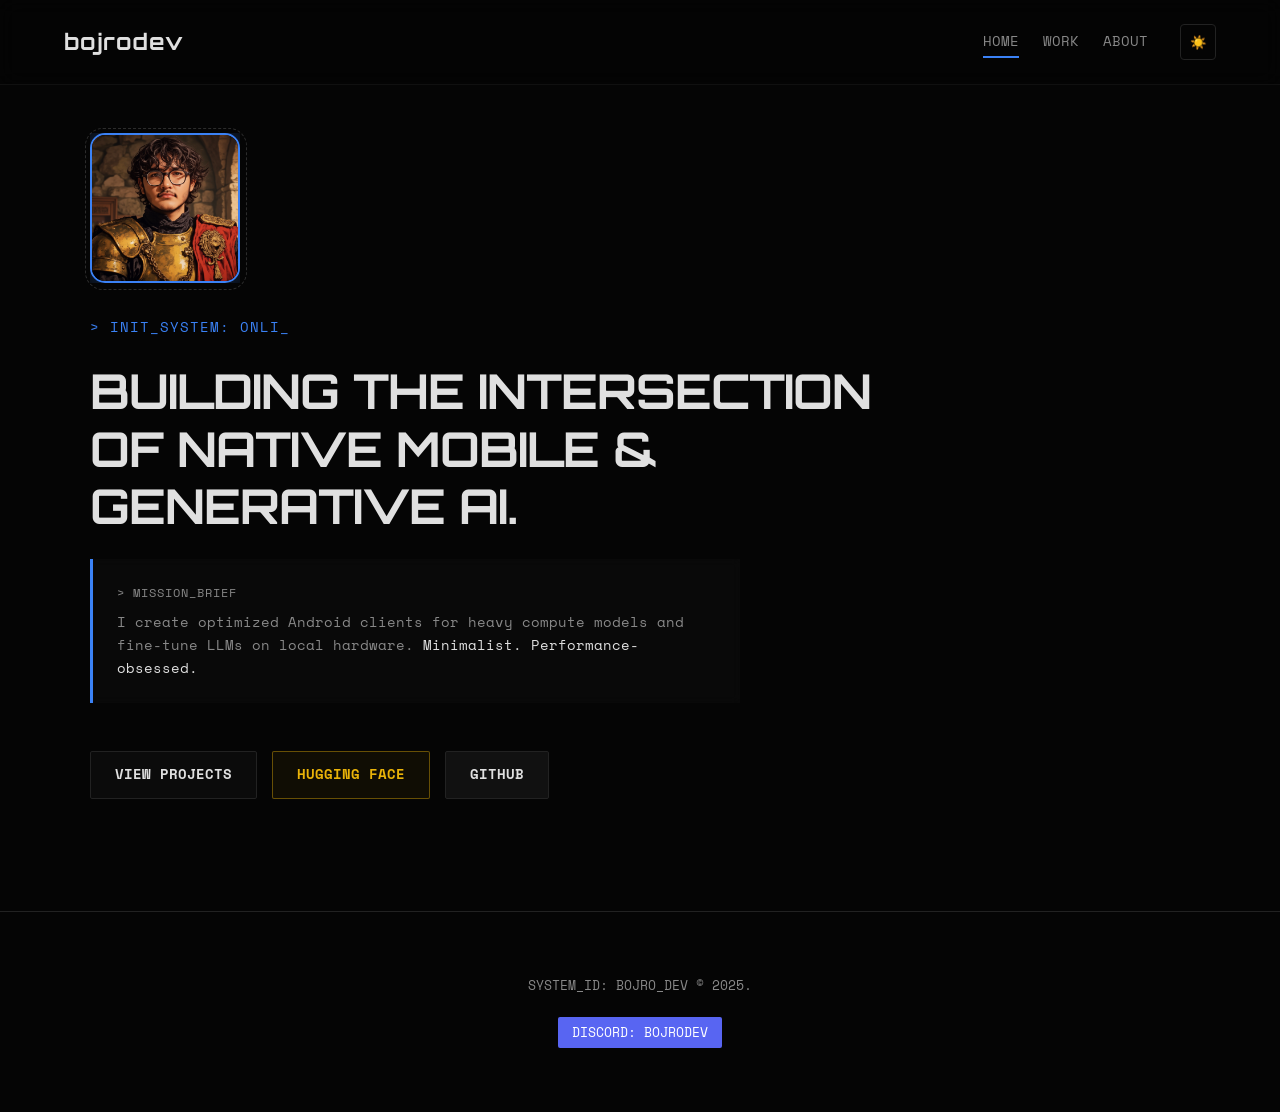
==== index.html @ 7640a0f8 "Add files via upload" ====
<!DOCTYPE html>
<html lang="en">
<head>
    <meta charset="UTF-8">
    <meta name="viewport" content="width=device-width, initial-scale=1.0">
    <meta name="description" content="Bojro Dev - AI Developer & Mobile Engineer.">
    <title>Bojro Dev | AI & Mobile</title>
    <link rel="stylesheet" href="style.css">
</head>
<body>

    <nav>
        <div class="logo">bojrodev</div>
        
        <div class="nav-right">
            <div class="nav-links">
                <a href="index.html" class="active">Home</a>
                <a href="projects.html">Work</a>
                <a href="about.html">About</a>
            </div>
            <button id="theme-toggle-btn" class="theme-toggle" title="Toggle Theme">☀️</button>
        </div>
    </nav>

    <div class="container hero">
        
        <div class="profile-container hidden" style="transition-delay: 100ms;">
            <img src="profilephoto.webp" alt="Bojro Dev" class="profile-img no-drag">
        </div>

        <p class="subtitle typing-cursor" id="typewriter-text"></p>
        
        <h1 class="glitch hidden" style="transition-delay: 200ms;">
            Building the intersection<br>
            of Native Mobile &<br>
            Generative AI.
        </h1>
        
        <div class="terminal-card hidden" style="transition-delay: 400ms;">
            <span class="terminal-header">> MISSION_BRIEF</span>
            <p class="mono" style="color: var(--text-muted);">
                I create optimized Android clients for heavy compute models and fine-tune LLMs on local hardware. <span style="color: var(--text-main);">Minimalist. Performance-obsessed.</span>
            </p>
        </div>

        <div class="btn-group hidden" style="transition-delay: 600ms;">
            <a href="projects.html" class="btn btn-outline">View Projects</a>
            <a href="https://huggingface.co/bojrodev" target="_blank" class="btn btn-glow">Hugging Face</a>
            <a href="https://github.com/bojrodev" target="_blank" class="btn btn-github">GitHub</a>
        </div>
    </div>

    <footer>
        <p>SYSTEM_ID: BOJRO_DEV © 2025.</p>
        <br>
        <button id="discord-btn" onclick="copyDiscord()" class="btn-discord">
            DISCORD: bojrodev
        </button>
    </footer>

    <script src="script.js"></script>
</body>
</html>
---- style.css ----
/* --- IMPORT FONTS --- */
@import url('https://fonts.googleapis.com/css2?family=Orbitron:wght@400;700&family=Space+Mono:ital,wght@0,400;0,700;1,400&display=swap');

:root {
    --bg-color: #050505;
    --card-bg: #0a0a0a;
    --text-main: #e0e0e0;
    --text-muted: #888;
    --accent: #3b82f6;
    --accent-glow: rgba(59, 130, 246, 0.4);
    --border: #222;
    
    --font-header: 'Orbitron', sans-serif;
    --font-mono: 'Space Mono', monospace;
    --font-sans: 'Inter', sans-serif;
}

[data-theme="light"] {
    --bg-color: #f0f0f5;
    --card-bg: #ffffff;
    --text-main: #111;
    --text-muted: #555;
    --accent: #2563eb;
    --accent-glow: rgba(37, 99, 235, 0.2);
    --border: #ccc;
}

* { margin: 0; padding: 0; box-sizing: border-box; }

body {
    background-color: var(--bg-color);
    color: var(--text-main);
    font-family: var(--font-sans);
    line-height: 1.6;
    overflow-x: hidden;
    transition: background-color 0.3s, color 0.3s;
}

/* --- UTILITIES --- */
.no-drag { user-select: none; -webkit-user-drag: none; pointer-events: none; }
.mono { font-family: var(--font-mono); font-size: 0.9rem; }

/* --- NAVIGATION (Responsive Fix) --- */
nav {
    display: flex; justify-content: space-between; padding: 1.5rem 5%;
    align-items: center; flex-wrap: wrap; border-bottom: 1px solid rgba(255,255,255,0.05);
    background: rgba(0,0,0,0.2); backdrop-filter: blur(10px);
    position: sticky; top: 0; z-index: 100;
}
.logo { font-family: var(--font-header); font-weight: 700; font-size: 1.4rem; letter-spacing: 1px; color: var(--text-main); }

.nav-right { display: flex; align-items: center; gap: 2rem; }
.nav-links { display: flex; gap: 1.5rem; }
.nav-links a {
    color: var(--text-muted); text-decoration: none;
    transition: color 0.3s; font-family: var(--font-mono); font-size: 0.85rem; 
    text-transform: uppercase; position: relative; padding: 5px 0;
}
/* Underline Hover Animation */
.nav-links a::before {
    content: ''; position: absolute; bottom: 0; left: 0; width: 0%; height: 2px;
    background: var(--accent); transition: 0.3s;
}
.nav-links a:hover { color: var(--text-main); }
.nav-links a:hover::before, .nav-links a.active::before { width: 100%; }

.theme-toggle {
    background: transparent; border: 1px solid var(--border); color: var(--text-main);
    width: 36px; height: 36px; border-radius: 4px;
    cursor: pointer; display: flex; align-items: center; justify-content: center;
    transition: all 0.2s;
}
.theme-toggle:hover { background: var(--card-bg); border-color: var(--accent); box-shadow: 0 0 10px var(--accent-glow); }

/* --- PROFILE IMAGE --- */
.profile-container { 
    margin-bottom: 2rem; position: relative; width: 150px; height: 150px; 
}
.profile-img {
    width: 100%; height: 100%; 
    border-radius: 15px; 
    object-fit: cover;
    border: 2px solid var(--accent); 
    position: relative; z-index: 2;
    box-shadow: 0 0 25px var(--accent-glow);
    animation: intro-reveal 1.5s ease-out forwards, glitch-idle 5s infinite 1.5s;
}
.profile-container::before {
    content: ''; position: absolute; top: -5px; left: -5px; 
    width: calc(100% + 10px); height: calc(100% + 10px); 
    border-radius: 18px; 
    border: 1px dashed var(--text-muted); opacity: 0.3; z-index: 1;
}
/* Intro Animation (Negative Flash) */
@keyframes intro-reveal {
    0% { filter: invert(1); transform: scale(0.9); clip-path: inset(0 0 0 0); }
    50% { clip-path: inset(10% 0 40% 0); }
    100% { filter: invert(0); transform: scale(1); clip-path: inset(0 0 0 0); }
}
/* Idle Glitch Loop */
@keyframes glitch-idle {
    0%, 95% { transform: translate(0); clip-path: inset(0 0 0 0); }
    96% { transform: translate(-2px, 2px); clip-path: inset(10% 0 85% 0); }
    98% { transform: translate(2px, -2px); clip-path: inset(85% 0 10% 0); }
    100% { transform: translate(0); clip-path: inset(0 0 0 0); }
}

/* --- TYPOGRAPHY & FIXED GLITCH --- */
h1 {
    font-family: var(--font-header); 
    font-size: 3rem; /* Better base size */
    line-height: 1.2; 
    margin-bottom: 1.5rem;
    text-transform: uppercase; 
    letter-spacing: -1px;
    color: var(--text-main);
}
.subtitle { font-family: var(--font-mono); color: var(--accent); margin-bottom: 1.5rem; font-size: 0.9rem; letter-spacing: 1px; }

/* NEW GLITCH: Text Shadow Shift (Safe for multi-line) */
.glitch {
    position: relative;
    animation: glitch-skew 3s cubic-bezier(0.25, 0.46, 0.45, 0.94) infinite both;
}
@keyframes glitch-skew {
    0%, 100% { text-shadow: 0 0 0 transparent; transform: translate(0); }
    92% { text-shadow: 0 0 0 transparent; transform: translate(0); }
    93% { text-shadow: -2px 0 #ff00c1, 2px 0 #00fff9; transform: translate(-1px, 1px); }
    95% { text-shadow: 2px 0 #ff00c1, -2px 0 #00fff9; transform: translate(1px, -1px); }
    96% { text-shadow: 0 0 0 transparent; transform: translate(0); }
}

/* --- TERMINAL BOX --- */
.terminal-card {
    background: rgba(255, 255, 255, 0.02); border-left: 3px solid var(--accent);
    padding: 1.5rem; max-width: 650px; margin-bottom: 2rem; backdrop-filter: blur(5px);
}
.terminal-header {
    font-family: var(--font-mono); font-size: 0.75rem; color: var(--text-muted);
    margin-bottom: 0.5rem; display: block; letter-spacing: 1px;
}

/* --- BUTTONS --- */
.btn-group { display: flex; gap: 15px; flex-wrap: wrap; margin-top: 1rem; }
.btn {
    text-decoration: none; padding: 12px 24px; border-radius: 2px;
    transition: all 0.2s ease; font-family: var(--font-mono); font-size: 0.85rem; font-weight: 700;
    display: inline-flex; align-items: center; justify-content: center; gap: 8px;
    border: 1px solid transparent; text-transform: uppercase;
}
.btn-outline { border-color: var(--border); color: var(--text-main); background: rgba(128,128,128,0.05); }
.btn-outline:hover { border-color: var(--accent); background: rgba(59,130,246,0.1); box-shadow: 0 0 15px var(--accent-glow); transform: translateY(-2px); }

.btn-glow { border-color: rgba(234, 179, 8, 0.4); color: #eab308; background: rgba(234, 179, 8, 0.05); }
.btn-glow:hover { background: rgba(234, 179, 8, 0.15); box-shadow: 0 0 20px rgba(234, 179, 8, 0.2); transform: translateY(-2px); }

.btn-github { border-color: var(--border); color: var(--text-main); background: rgba(255,255,255,0.05); }
.btn-github:hover { background: rgba(255,255,255,0.1); border-color: #fff; box-shadow: 0 0 10px rgba(255,255,255,0.2); transform: translateY(-2px); }

.btn-discord { background-color: #5865F2; color: white; border: none; font-family: var(--font-mono); font-size: 0.8rem; padding: 6px 14px; border-radius: 2px; cursor: pointer; transition: all 0.2s; text-transform: uppercase; }
.btn-discord:hover { background-color: #4752C4; box-shadow: 0 0 15px rgba(88, 101, 242, 0.4); }

/* --- GRID & LAYOUT --- */
.container { max-width: 1100px; margin: 0 auto; padding: 0 20px; }
.hero { min-height: 80vh; display: flex; flex-direction: column; justify-content: center; padding: 3rem 0; }

.grid { 
    display: grid; 
    grid-template-columns: repeat(auto-fit, minmax(280px, 1fr)); /* Better mobile fit */
    gap: 2rem; margin-top: 4rem; 
}
.card {
    background: var(--card-bg); border: 1px solid var(--border);
    padding: 2rem; border-radius: 4px; transition: 0.2s; position: relative; overflow: hidden;
}
.card:hover { transform: translateY(-3px); border-color: var(--accent); box-shadow: 0 10px 30px -10px var(--accent-glow); }
.card h3 { font-family: var(--font-header); margin-bottom: 1rem; color: var(--text-main); letter-spacing: 0.5px; }
.tag {
    display: inline-block; background: transparent; padding: 4px 8px; border-radius: 2px;
    font-family: var(--font-mono); font-size: 0.7rem; margin-right: 5px; color: var(--accent);
    margin-top: auto; border: 1px solid var(--border); text-transform: uppercase;
}

/* --- IDENTITY GRID --- */
.identity-grid { display: grid; grid-template-columns: 1fr 1fr; gap: 2rem; margin-top: 3rem; }
.identity-card { border: 1px solid var(--border); padding: 2rem; background: var(--card-bg); position: relative; }
.identity-header { border-bottom: 1px solid var(--border); padding-bottom: 1rem; margin-bottom: 1.5rem; display: flex; justify-content: space-between; align-items: center; }
.id-badge { font-family: var(--font-mono); font-size: 0.7rem; color: var(--bg-color); background: var(--accent); padding: 2px 6px; font-weight: bold; }
.tech-list li { font-family: var(--font-mono); font-size: 0.9rem; color: var(--text-muted); margin-bottom: 0.5rem; border-left: 2px solid var(--border); padding-left: 10px; }
.tech-list li strong { color: var(--text-main); }

/* --- FOOTER --- */
footer { text-align: center; padding: 4rem 0; color: var(--text-muted); font-size: 0.8rem; border-top: 1px solid var(--border); margin-top: 4rem; font-family: var(--font-mono); }

/* --- ANIMATIONS --- */
.hidden { opacity: 0; transform: translateY(20px); transition: all 0.6s ease; }
.show { opacity: 1; transform: translateY(0); }
.typing-cursor::after { content: '_'; animation: blink 0.8s step-start infinite; color: var(--accent); }
@keyframes blink { 50% { opacity: 0; } }

/* --- MOBILE RESPONSIVENESS (FIXED) --- */
@media (max-width: 768px) {
    nav { flex-direction: column; gap: 1rem; align-items: flex-start; }
    .nav-right { width: 100%; justify-content: space-between; }
    .nav-links { gap: 1rem; font-size: 0.8rem; }
    
    .hero { text-align: left; padding: 2rem 0; }
    h1 { font-size: 2rem; /* Prevent overflow */ }
    
    .identity-grid { grid-template-columns: 1fr; }
    
    .btn-group { flex-direction: column; width: 100%; }
    .btn { width: 100%; }
}
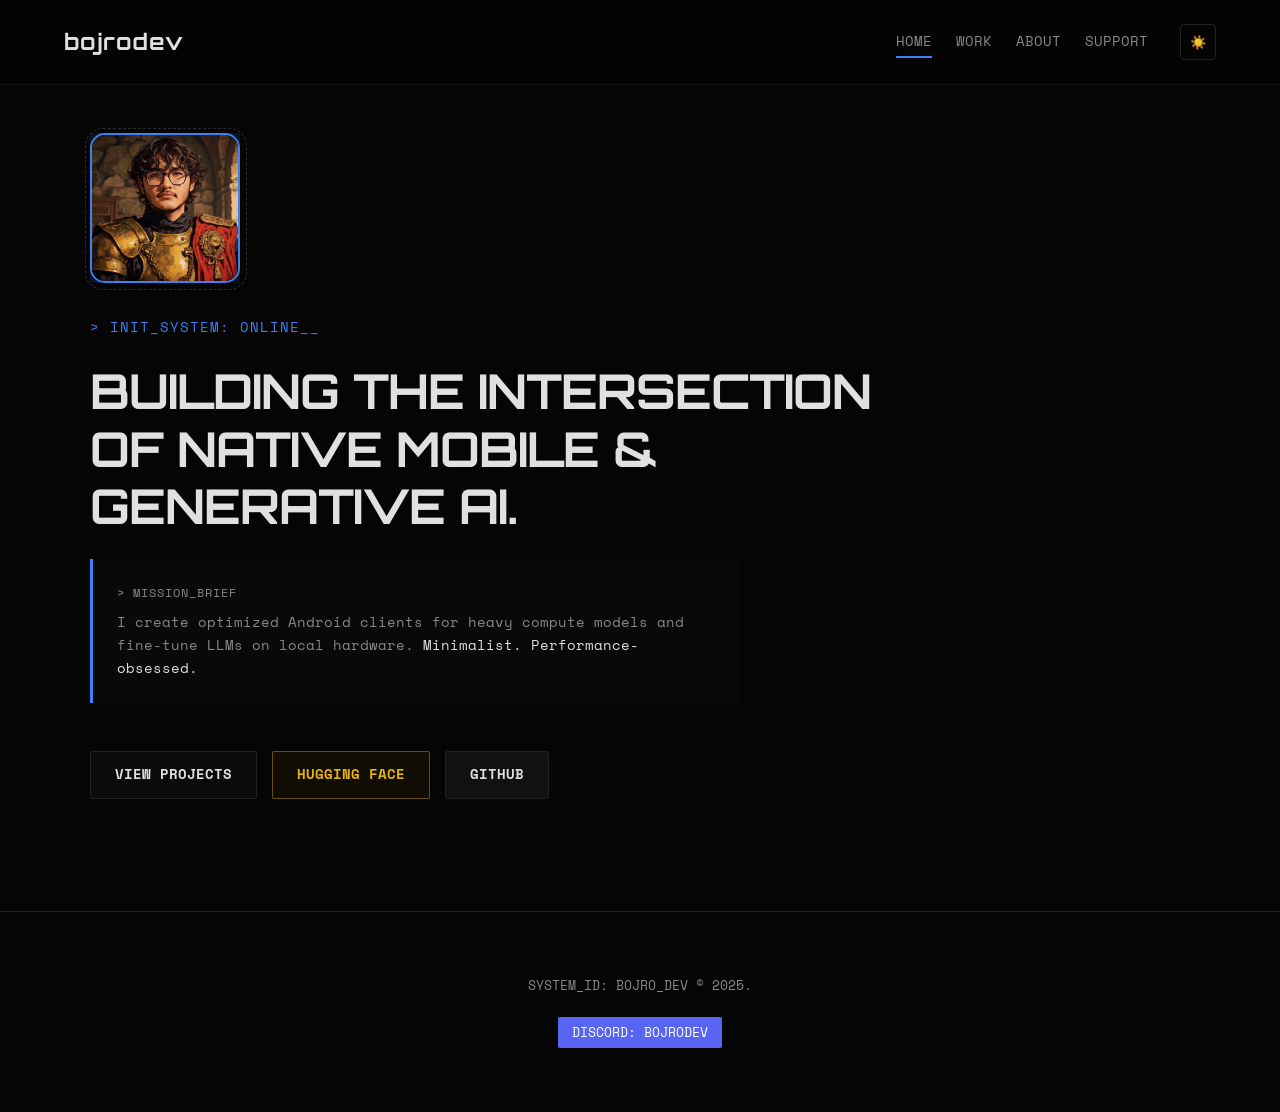
==== commit 6c13a827: "Donations" ====
--- a/index.html
+++ b/index.html
@@ -17,6 +17,7 @@
                 <a href="index.html" class="active">Home</a>
                 <a href="projects.html">Work</a>
                 <a href="about.html">About</a>
+                <a href="donate.html">Support</a>
             </div>
             <button id="theme-toggle-btn" class="theme-toggle" title="Toggle Theme">☀️</button>
         </div>
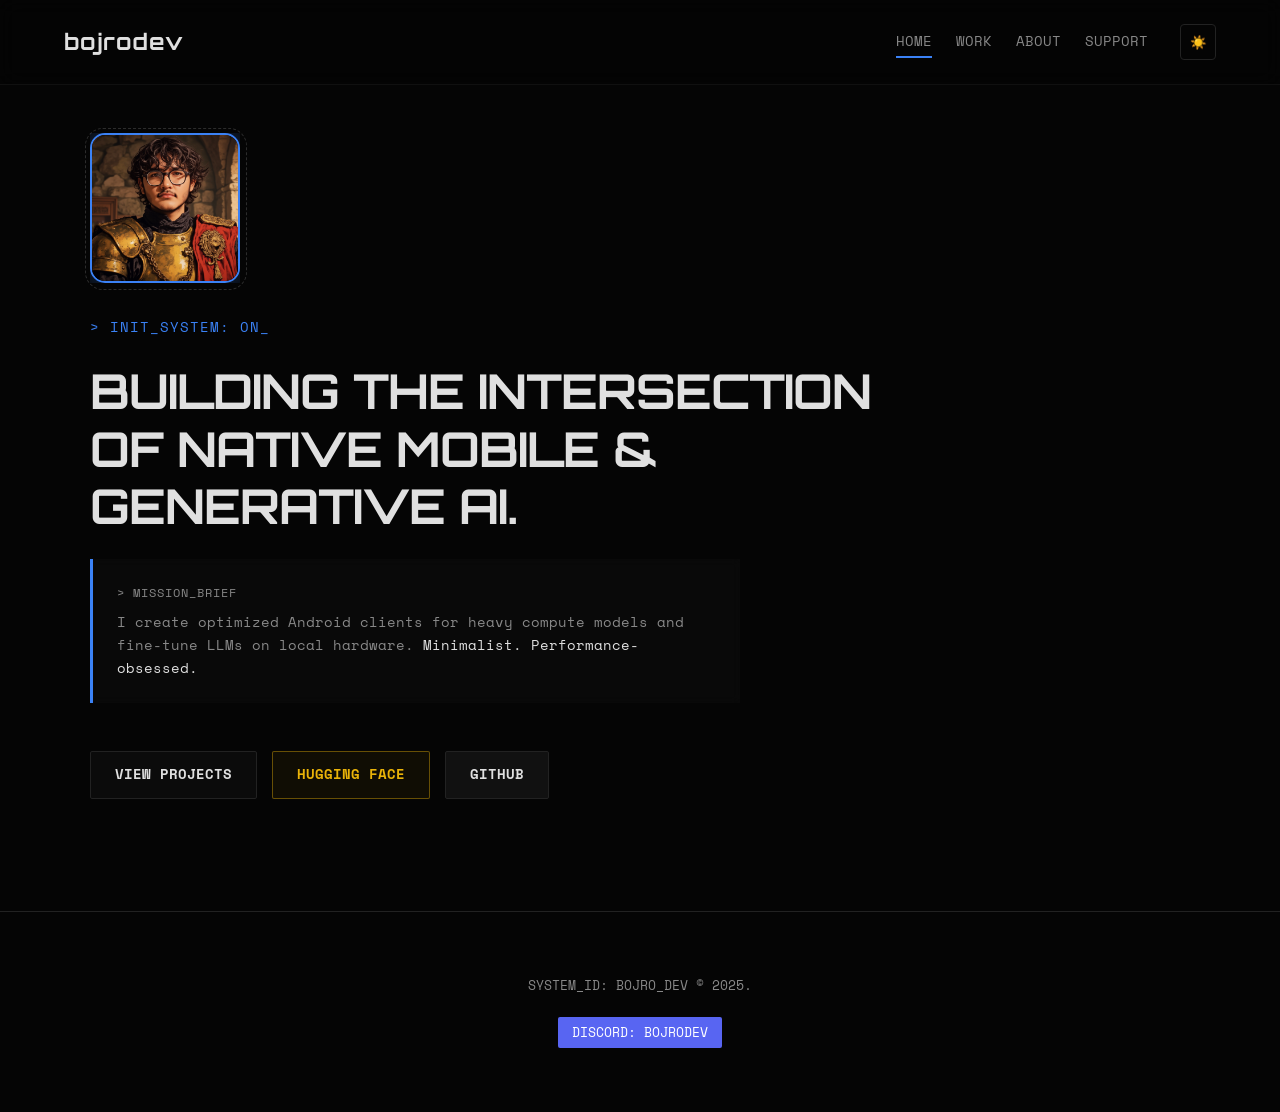
==== commit 3a9bd979: "Update index.html" ====
--- a/index.html
+++ b/index.html
@@ -3,8 +3,9 @@
 <head>
     <meta charset="UTF-8">
     <meta name="viewport" content="width=device-width, initial-scale=1.0">
-    <meta name="description" content="Bojro Dev - AI Developer & Mobile Engineer.">
-    <title>Bojro Dev | AI & Mobile</title>
+    <meta name="google-site-verification" content="AOjN1oOac89Oa-KpfszVWwysz67UPwdcBON0cIAdG-A" />
+    <meta name="description" content="Bojro Dev - Software Developer">
+    <title>Bojro Dev | Software Development</title>
     <link rel="stylesheet" href="style.css">
 </head>
 <body>
@@ -61,4 +62,4 @@
 
     <script src="script.js"></script>
 </body>
-</html>+</html>
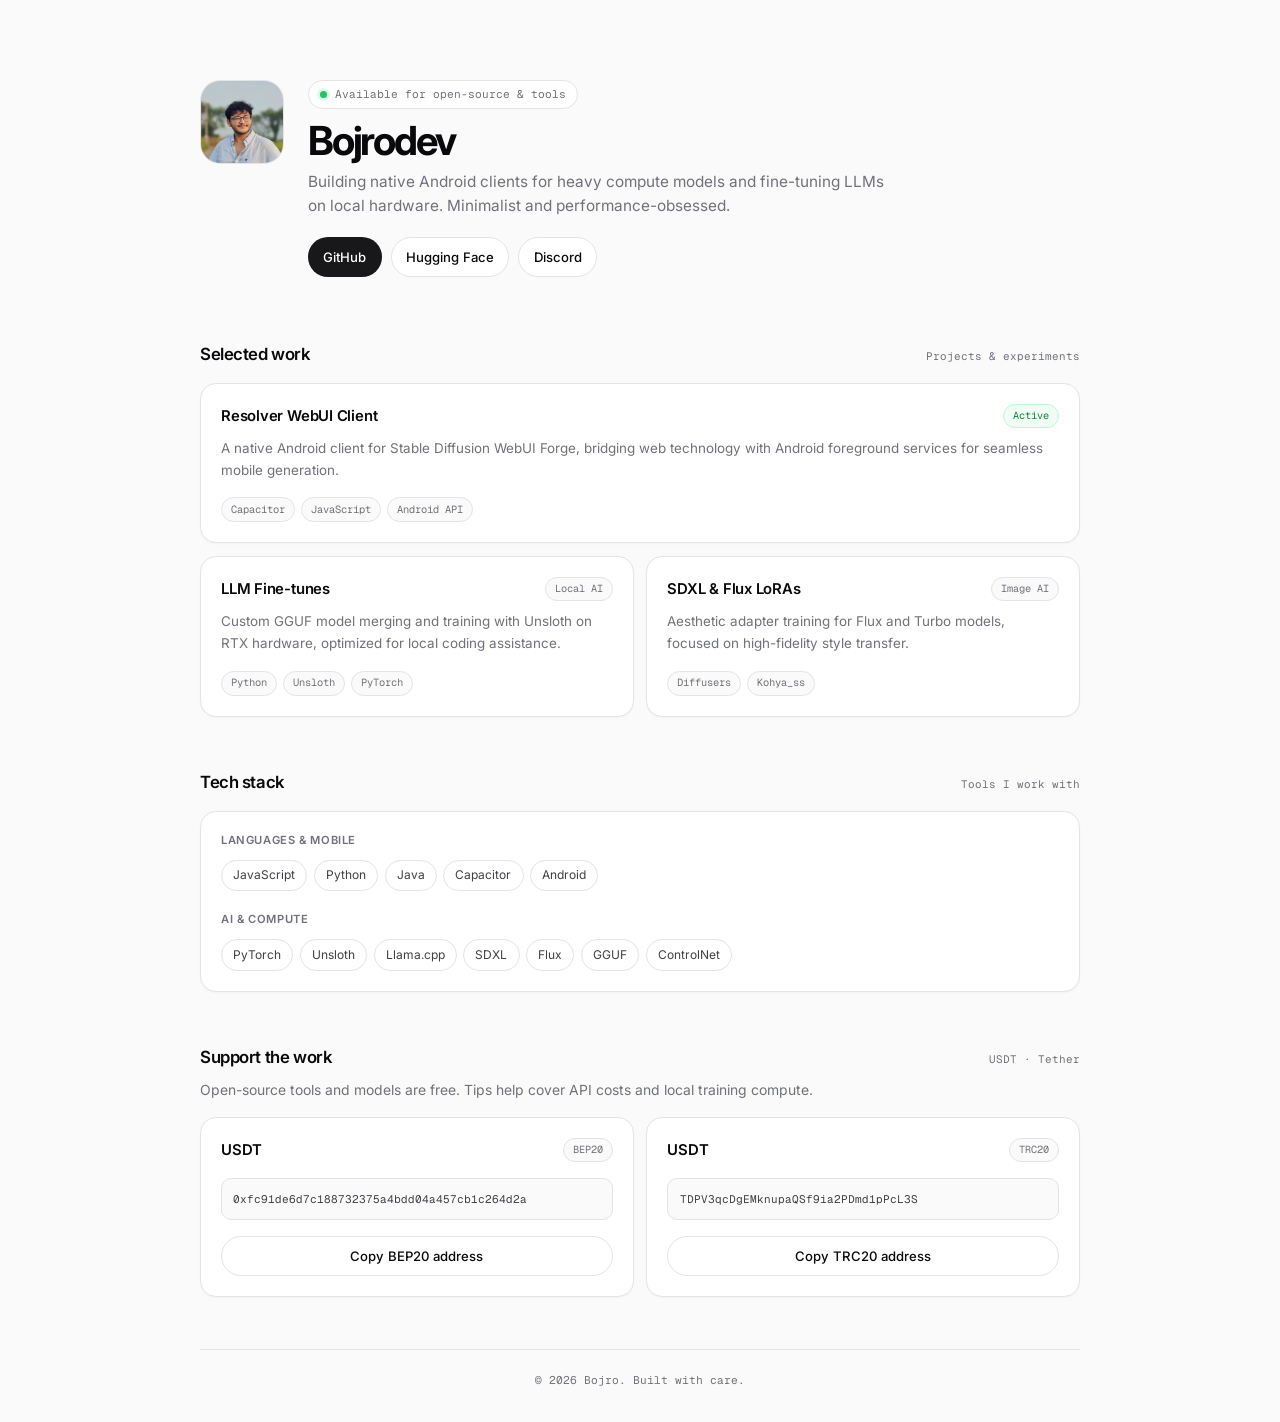
==== commit 1f702388: "revamp" ====
--- a/index.html
+++ b/index.html
@@ -3,62 +3,146 @@
 <head>
     <meta charset="UTF-8">
     <meta name="viewport" content="width=device-width, initial-scale=1.0">
-    <meta name="google-site-verification" content="AOjN1oOac89Oa-KpfszVWwysz67UPwdcBON0cIAdG-A" />
-    <meta name="description" content="Bojro Dev - Software Developer">
-    <title>Bojro Dev | Software Development</title>
+    <meta name="description" content="Building native Android clients for heavy compute models and fine-tuning LLMs on local hardware.">
+    <title>Bojro — Developer & AI Builder</title>
+    <link rel="icon" href="profilephoto.webp" type="image/webp">
+    <link rel="preconnect" href="https://fonts.googleapis.com">
+    <link rel="preconnect" href="https://fonts.gstatic.com" crossorigin>
     <link rel="stylesheet" href="style.css">
+    <meta property="og:type" content="website">
+    <meta property="og:url" content="https://bojrodev.com/">
+    <meta property="og:title" content="Bojro — Developer &amp; AI Builder">
+    <meta property="og:description" content="Building native Android clients for heavy compute models and fine-tuning LLMs on local hardware.">
+    <meta property="og:image" content="https://bojrodev.com/profilephoto.webp">
+    <meta name="twitter:card" content="summary">
+    <meta name="twitter:title" content="Bojro — Developer &amp; AI Builder">
+    <meta name="twitter:description" content="Building native Android clients for heavy compute models and fine-tuning LLMs on local hardware.">
+    <meta name="twitter:image" content="https://bojrodev.com/profilephoto.webp">
 </head>
 <body>
+    <main class="container">
+        <header class="hero-header">
+            <img src="profilephoto.webp" alt="Bojro" class="avatar">
+            <div class="hero-intro">
+                <span class="status-pill"><span class="status-dot" aria-hidden="true"></span> Available for open-source &amp; tools</span>
+                <h1>Bojrodev</h1>
+                <p class="bio">Building native Android clients for heavy compute models and fine-tuning LLMs on local hardware. Minimalist and performance-obsessed.</p>
+                <nav class="social-links" aria-label="Social links">
+                    <a href="https://github.com/bojrodev" target="_blank" rel="noopener noreferrer" class="btn btn-primary">GitHub</a>
+                    <a href="https://huggingface.co/bojrodev" target="_blank" rel="noopener noreferrer" class="btn btn-secondary">Hugging Face</a>
+                    <a href="https://discord.gg/3hq5rt6k" target="_blank" rel="noopener noreferrer" class="btn btn-secondary">Discord</a>
+                </nav>
+            </div>
+        </header>
 
-    <nav>
-        <div class="logo">bojrodev</div>
-        
-        <div class="nav-right">
-            <div class="nav-links">
-                <a href="index.html" class="active">Home</a>
-                <a href="projects.html">Work</a>
-                <a href="about.html">About</a>
-                <a href="donate.html">Support</a>
+        <section class="section" aria-labelledby="work-title">
+            <div class="section-heading">
+                <h2 class="section-title" id="work-title">Selected work</h2>
+                <span class="section-kicker">Projects &amp; experiments</span>
             </div>
-            <button id="theme-toggle-btn" class="theme-toggle" title="Toggle Theme">☀️</button>
-        </div>
-    </nav>
+            <div class="bento-grid">
+                <article class="card bento-main">
+                    <div class="card-header">
+                        <h3>Resolver WebUI Client</h3>
+                        <span class="badge badge-active">Active</span>
+                    </div>
+                    <p>A native Android client for Stable Diffusion WebUI Forge, bridging web technology with Android foreground services for seamless mobile generation.</p>
+                    <div class="tag-row" aria-label="Technologies">
+                        <span class="tag">Capacitor</span>
+                        <span class="tag">JavaScript</span>
+                        <span class="tag">Android API</span>
+                    </div>
+                </article>
 
-    <div class="container hero">
-        
-        <div class="profile-container hidden" style="transition-delay: 100ms;">
-            <img src="profilephoto.webp" alt="Bojro Dev" class="profile-img no-drag">
-        </div>
+                <article class="card">
+                    <div class="card-header">
+                        <h3>LLM Fine-tunes</h3>
+                        <span class="badge">Local AI</span>
+                    </div>
+                    <p>Custom GGUF model merging and training with Unsloth on RTX hardware, optimized for local coding assistance.</p>
+                    <div class="tag-row" aria-label="Technologies">
+                        <span class="tag">Python</span>
+                        <span class="tag">Unsloth</span>
+                        <span class="tag">PyTorch</span>
+                    </div>
+                </article>
 
-        <p class="subtitle typing-cursor" id="typewriter-text"></p>
-        
-        <h1 class="glitch hidden" style="transition-delay: 200ms;">
-            Building the intersection<br>
-            of Native Mobile &<br>
-            Generative AI.
-        </h1>
-        
-        <div class="terminal-card hidden" style="transition-delay: 400ms;">
-            <span class="terminal-header">> MISSION_BRIEF</span>
-            <p class="mono" style="color: var(--text-muted);">
-                I create optimized Android clients for heavy compute models and fine-tune LLMs on local hardware. <span style="color: var(--text-main);">Minimalist. Performance-obsessed.</span>
-            </p>
-        </div>
+                <article class="card">
+                    <div class="card-header">
+                        <h3>SDXL &amp; Flux LoRAs</h3>
+                        <span class="badge">Image AI</span>
+                    </div>
+                    <p>Aesthetic adapter training for Flux and Turbo models, focused on high-fidelity style transfer.</p>
+                    <div class="tag-row" aria-label="Technologies">
+                        <span class="tag">Diffusers</span>
+                        <span class="tag">Kohya_ss</span>
+                    </div>
+                </article>
+            </div>
+        </section>
 
-        <div class="btn-group hidden" style="transition-delay: 600ms;">
-            <a href="projects.html" class="btn btn-outline">View Projects</a>
-            <a href="https://huggingface.co/bojrodev" target="_blank" class="btn btn-glow">Hugging Face</a>
-            <a href="https://github.com/bojrodev" target="_blank" class="btn btn-github">GitHub</a>
-        </div>
-    </div>
+        <section class="section" aria-labelledby="stack-title">
+            <div class="section-heading">
+                <h2 class="section-title" id="stack-title">Tech stack</h2>
+                <span class="section-kicker">Tools I work with</span>
+            </div>
+            <div class="card tech-card">
+                <div class="tech-group">
+                    <h3 class="tech-label">Languages &amp; mobile</h3>
+                    <ul class="chip-list">
+                        <li class="chip">JavaScript</li>
+                        <li class="chip">Python</li>
+                        <li class="chip">Java</li>
+                        <li class="chip">Capacitor</li>
+                        <li class="chip">Android</li>
+                    </ul>
+                </div>
+                <div class="tech-group">
+                    <h3 class="tech-label">AI &amp; compute</h3>
+                    <ul class="chip-list">
+                        <li class="chip">PyTorch</li>
+                        <li class="chip">Unsloth</li>
+                        <li class="chip">Llama.cpp</li>
+                        <li class="chip">SDXL</li>
+                        <li class="chip">Flux</li>
+                        <li class="chip">GGUF</li>
+                        <li class="chip">ControlNet</li>
+                    </ul>
+                </div>
+            </div>
+        </section>
 
-    <footer>
-        <p>SYSTEM_ID: BOJRO_DEV © 2025.</p>
-        <br>
-        <button id="discord-btn" onclick="copyDiscord()" class="btn-discord">
-            DISCORD: bojrodev
-        </button>
-    </footer>
+        <section class="section" aria-labelledby="support-title">
+            <div class="section-heading">
+                <h2 class="section-title" id="support-title">Support the work</h2>
+                <span class="section-kicker">USDT · Tether</span>
+            </div>
+            <p class="section-desc">Open-source tools and models are free. Tips help cover API costs and local training compute.</p>
+            <div class="bento-grid two-col">
+                <article class="card crypto-card">
+                    <div class="card-header">
+                        <h3>USDT</h3>
+                        <span class="badge">BEP20</span>
+                    </div>
+                    <p class="crypto-addr" id="bep20-addr">0xfc91de6d7c188732375a4bdd04a457cb1c264d2a</p>
+                    <button class="btn btn-secondary btn-full" type="button" onclick="copyCryptoAddr('bep20-addr', this)">Copy BEP20 address</button>
+                </article>
+
+                <article class="card crypto-card">
+                    <div class="card-header">
+                        <h3>USDT</h3>
+                        <span class="badge">TRC20</span>
+                    </div>
+                    <p class="crypto-addr" id="trc20-addr">TDPV3qcDgEMknupaQSf9ia2PDmd1pPcL3S</p>
+                    <button class="btn btn-secondary btn-full" type="button" onclick="copyCryptoAddr('trc20-addr', this)">Copy TRC20 address</button>
+                </article>
+            </div>
+        </section>
+
+        <footer>
+            <p>© 2026 Bojro. Built with care.</p>
+        </footer>
+    </main>
 
     <script src="script.js"></script>
 </body>
--- a/style.css
+++ b/style.css
@@ -1,214 +1,379 @@
-/* --- IMPORT FONTS --- */
-@import url('https://fonts.googleapis.com/css2?family=Orbitron:wght@400;700&family=Space+Mono:ital,wght@0,400;0,700;1,400&display=swap');
+@import url('https://fonts.googleapis.com/css2?family=Geist+Mono:wght@400;500;600&family=Inter:wght@400;500;600;700&display=swap');
 
 :root {
-    --bg-color: #050505;
-    --card-bg: #0a0a0a;
-    --text-main: #e0e0e0;
-    --text-muted: #888;
-    --accent: #3b82f6;
-    --accent-glow: rgba(59, 130, 246, 0.4);
-    --border: #222;
-    
-    --font-header: 'Orbitron', sans-serif;
-    --font-mono: 'Space Mono', monospace;
-    --font-sans: 'Inter', sans-serif;
-}
-
-[data-theme="light"] {
-    --bg-color: #f0f0f5;
+    color-scheme: light;
+    --bg: #fafafa;
     --card-bg: #ffffff;
-    --text-main: #111;
-    --text-muted: #555;
-    --accent: #2563eb;
-    --accent-glow: rgba(37, 99, 235, 0.2);
-    --border: #ccc;
-}
-
-* { margin: 0; padding: 0; box-sizing: border-box; }
+    --text-primary: #09090b;
+    --text-secondary: #71717a;
+    --border: #e4e4e7;
+    --border-hover: #a1a1aa;
+    --accent: #18181b;
+    --font-sans: 'Inter', -apple-system, BlinkMacSystemFont, sans-serif;
+    --font-mono: 'Geist Mono', monospace;
+}
+
+* {
+    box-sizing: border-box;
+}
 
 body {
-    background-color: var(--bg-color);
-    color: var(--text-main);
+    margin: 0;
+    background: var(--bg);
+    color: var(--text-primary);
     font-family: var(--font-sans);
-    line-height: 1.6;
-    overflow-x: hidden;
-    transition: background-color 0.3s, color 0.3s;
-}
-
-/* --- UTILITIES --- */
-.no-drag { user-select: none; -webkit-user-drag: none; pointer-events: none; }
-.mono { font-family: var(--font-mono); font-size: 0.9rem; }
-
-/* --- NAVIGATION (Responsive Fix) --- */
-nav {
-    display: flex; justify-content: space-between; padding: 1.5rem 5%;
-    align-items: center; flex-wrap: wrap; border-bottom: 1px solid rgba(255,255,255,0.05);
-    background: rgba(0,0,0,0.2); backdrop-filter: blur(10px);
-    position: sticky; top: 0; z-index: 100;
-}
-.logo { font-family: var(--font-header); font-weight: 700; font-size: 1.4rem; letter-spacing: 1px; color: var(--text-main); }
-
-.nav-right { display: flex; align-items: center; gap: 2rem; }
-.nav-links { display: flex; gap: 1.5rem; }
-.nav-links a {
-    color: var(--text-muted); text-decoration: none;
-    transition: color 0.3s; font-family: var(--font-mono); font-size: 0.85rem; 
-    text-transform: uppercase; position: relative; padding: 5px 0;
-}
-/* Underline Hover Animation */
-.nav-links a::before {
-    content: ''; position: absolute; bottom: 0; left: 0; width: 0%; height: 2px;
-    background: var(--accent); transition: 0.3s;
-}
-.nav-links a:hover { color: var(--text-main); }
-.nav-links a:hover::before, .nav-links a.active::before { width: 100%; }
-
-.theme-toggle {
-    background: transparent; border: 1px solid var(--border); color: var(--text-main);
-    width: 36px; height: 36px; border-radius: 4px;
-    cursor: pointer; display: flex; align-items: center; justify-content: center;
-    transition: all 0.2s;
-}
-.theme-toggle:hover { background: var(--card-bg); border-color: var(--accent); box-shadow: 0 0 10px var(--accent-glow); }
-
-/* --- PROFILE IMAGE --- */
-.profile-container { 
-    margin-bottom: 2rem; position: relative; width: 150px; height: 150px; 
-}
-.profile-img {
-    width: 100%; height: 100%; 
-    border-radius: 15px; 
+    line-height: 1.55;
+    -webkit-font-smoothing: antialiased;
+}
+
+button,
+a {
+    font: inherit;
+}
+
+.container {
+    width: min(100% - 2rem, 880px);
+    margin: 0 auto;
+    padding: 5rem 0 2rem;
+}
+
+.hero-header {
+    display: flex;
+    align-items: flex-start;
+    gap: 1.5rem;
+    margin-bottom: 4rem;
+}
+
+.avatar {
+    width: 84px;
+    height: 84px;
+    flex: 0 0 auto;
+    border: 1px solid var(--border);
+    border-radius: 20px;
     object-fit: cover;
-    border: 2px solid var(--accent); 
-    position: relative; z-index: 2;
-    box-shadow: 0 0 25px var(--accent-glow);
-    animation: intro-reveal 1.5s ease-out forwards, glitch-idle 5s infinite 1.5s;
-}
-.profile-container::before {
-    content: ''; position: absolute; top: -5px; left: -5px; 
-    width: calc(100% + 10px); height: calc(100% + 10px); 
-    border-radius: 18px; 
-    border: 1px dashed var(--text-muted); opacity: 0.3; z-index: 1;
-}
-/* Intro Animation (Negative Flash) */
-@keyframes intro-reveal {
-    0% { filter: invert(1); transform: scale(0.9); clip-path: inset(0 0 0 0); }
-    50% { clip-path: inset(10% 0 40% 0); }
-    100% { filter: invert(0); transform: scale(1); clip-path: inset(0 0 0 0); }
-}
-/* Idle Glitch Loop */
-@keyframes glitch-idle {
-    0%, 95% { transform: translate(0); clip-path: inset(0 0 0 0); }
-    96% { transform: translate(-2px, 2px); clip-path: inset(10% 0 85% 0); }
-    98% { transform: translate(2px, -2px); clip-path: inset(85% 0 10% 0); }
-    100% { transform: translate(0); clip-path: inset(0 0 0 0); }
-}
-
-/* --- TYPOGRAPHY & FIXED GLITCH --- */
-h1 {
-    font-family: var(--font-header); 
-    font-size: 3rem; /* Better base size */
-    line-height: 1.2; 
-    margin-bottom: 1.5rem;
-    text-transform: uppercase; 
-    letter-spacing: -1px;
-    color: var(--text-main);
-}
-.subtitle { font-family: var(--font-mono); color: var(--accent); margin-bottom: 1.5rem; font-size: 0.9rem; letter-spacing: 1px; }
-
-/* NEW GLITCH: Text Shadow Shift (Safe for multi-line) */
-.glitch {
-    position: relative;
-    animation: glitch-skew 3s cubic-bezier(0.25, 0.46, 0.45, 0.94) infinite both;
-}
-@keyframes glitch-skew {
-    0%, 100% { text-shadow: 0 0 0 transparent; transform: translate(0); }
-    92% { text-shadow: 0 0 0 transparent; transform: translate(0); }
-    93% { text-shadow: -2px 0 #ff00c1, 2px 0 #00fff9; transform: translate(-1px, 1px); }
-    95% { text-shadow: 2px 0 #ff00c1, -2px 0 #00fff9; transform: translate(1px, -1px); }
-    96% { text-shadow: 0 0 0 transparent; transform: translate(0); }
-}
-
-/* --- TERMINAL BOX --- */
-.terminal-card {
-    background: rgba(255, 255, 255, 0.02); border-left: 3px solid var(--accent);
-    padding: 1.5rem; max-width: 650px; margin-bottom: 2rem; backdrop-filter: blur(5px);
-}
-.terminal-header {
-    font-family: var(--font-mono); font-size: 0.75rem; color: var(--text-muted);
-    margin-bottom: 0.5rem; display: block; letter-spacing: 1px;
-}
-
-/* --- BUTTONS --- */
-.btn-group { display: flex; gap: 15px; flex-wrap: wrap; margin-top: 1rem; }
+}
+
+.hero-intro {
+    min-width: 0;
+}
+
+.hero-intro h1 {
+    margin: 0.55rem 0 0.4rem;
+    font-size: clamp(2rem, 5vw, 2.5rem);
+    font-weight: 700;
+    letter-spacing: -0.055em;
+    line-height: 1.15;
+}
+
+.bio {
+    max-width: 590px;
+    margin: 0;
+    color: var(--text-secondary);
+    font-size: 0.96rem;
+}
+
+.status-pill,
+.badge,
+.tag,
+.chip {
+    display: inline-flex;
+    align-items: center;
+    border: 1px solid var(--border);
+    border-radius: 999px;
+    background: #fff;
+}
+
+.status-pill {
+    gap: 0.5rem;
+    padding: 0.3rem 0.7rem;
+    color: var(--text-secondary);
+    font-family: var(--font-mono);
+    font-size: 0.7rem;
+}
+
+.status-dot {
+    width: 7px;
+    height: 7px;
+    border-radius: 50%;
+    background: #22c55e;
+    box-shadow: 0 0 0 3px #dcfce7;
+}
+
+.social-links {
+    display: flex;
+    flex-wrap: wrap;
+    gap: 0.55rem;
+    margin-top: 1.2rem;
+}
+
 .btn {
-    text-decoration: none; padding: 12px 24px; border-radius: 2px;
-    transition: all 0.2s ease; font-family: var(--font-mono); font-size: 0.85rem; font-weight: 700;
-    display: inline-flex; align-items: center; justify-content: center; gap: 8px;
-    border: 1px solid transparent; text-transform: uppercase;
-}
-.btn-outline { border-color: var(--border); color: var(--text-main); background: rgba(128,128,128,0.05); }
-.btn-outline:hover { border-color: var(--accent); background: rgba(59,130,246,0.1); box-shadow: 0 0 15px var(--accent-glow); transform: translateY(-2px); }
-
-.btn-glow { border-color: rgba(234, 179, 8, 0.4); color: #eab308; background: rgba(234, 179, 8, 0.05); }
-.btn-glow:hover { background: rgba(234, 179, 8, 0.15); box-shadow: 0 0 20px rgba(234, 179, 8, 0.2); transform: translateY(-2px); }
-
-.btn-github { border-color: var(--border); color: var(--text-main); background: rgba(255,255,255,0.05); }
-.btn-github:hover { background: rgba(255,255,255,0.1); border-color: #fff; box-shadow: 0 0 10px rgba(255,255,255,0.2); transform: translateY(-2px); }
-
-.btn-discord { background-color: #5865F2; color: white; border: none; font-family: var(--font-mono); font-size: 0.8rem; padding: 6px 14px; border-radius: 2px; cursor: pointer; transition: all 0.2s; text-transform: uppercase; }
-.btn-discord:hover { background-color: #4752C4; box-shadow: 0 0 15px rgba(88, 101, 242, 0.4); }
-
-/* --- GRID & LAYOUT --- */
-.container { max-width: 1100px; margin: 0 auto; padding: 0 20px; }
-.hero { min-height: 80vh; display: flex; flex-direction: column; justify-content: center; padding: 3rem 0; }
-
-.grid { 
-    display: grid; 
-    grid-template-columns: repeat(auto-fit, minmax(280px, 1fr)); /* Better mobile fit */
-    gap: 2rem; margin-top: 4rem; 
-}
+    display: inline-flex;
+    min-height: 38px;
+    align-items: center;
+    justify-content: center;
+    padding: 0.55rem 0.9rem;
+    border: 1px solid transparent;
+    border-radius: 999px;
+    cursor: pointer;
+    font-size: 0.82rem;
+    font-weight: 500;
+    text-decoration: none;
+    transition: background-color 150ms ease, border-color 150ms ease, color 150ms ease;
+}
+
+.btn-primary {
+    background: var(--accent);
+    color: #fff;
+}
+
+.btn-primary:hover {
+    background: #3f3f46;
+}
+
+.btn-secondary {
+    border-color: var(--border);
+    background: var(--card-bg);
+    color: var(--text-primary);
+}
+
+.btn-secondary:hover {
+    border-color: var(--border-hover);
+    background: #f4f4f5;
+}
+
+.btn:focus-visible {
+    outline: 3px solid #a1a1aa;
+    outline-offset: 2px;
+}
+
+.btn:active {
+    transform: scale(0.98);
+}
+
+.section {
+    margin-bottom: 3.25rem;
+}
+
+.section-heading {
+    display: flex;
+    align-items: baseline;
+    justify-content: space-between;
+    gap: 1rem;
+    margin-bottom: 1rem;
+}
+
+.section-title {
+    margin: 0;
+    font-size: 1.05rem;
+    font-weight: 600;
+    letter-spacing: -0.025em;
+}
+
+.section-kicker {
+    color: var(--text-secondary);
+    font-family: var(--font-mono);
+    font-size: 0.68rem;
+}
+
+.section-desc {
+    margin: -0.4rem 0 1rem;
+    color: var(--text-secondary);
+    font-size: 0.87rem;
+}
+
+.bento-grid {
+    display: grid;
+    grid-template-columns: repeat(2, minmax(0, 1fr));
+    gap: 0.8rem;
+}
+
+.bento-main {
+    grid-column: 1 / -1;
+}
+
 .card {
-    background: var(--card-bg); border: 1px solid var(--border);
-    padding: 2rem; border-radius: 4px; transition: 0.2s; position: relative; overflow: hidden;
-}
-.card:hover { transform: translateY(-3px); border-color: var(--accent); box-shadow: 0 10px 30px -10px var(--accent-glow); }
-.card h3 { font-family: var(--font-header); margin-bottom: 1rem; color: var(--text-main); letter-spacing: 0.5px; }
+    min-width: 0;
+    padding: 1.25rem;
+    border: 1px solid var(--border);
+    border-radius: 16px;
+    background: var(--card-bg);
+    box-shadow: 0 1px 2px rgb(9 9 11 / 3%);
+    transition: border-color 150ms ease, transform 150ms ease;
+}
+
+.card:hover {
+    transform: translateY(-2px);
+    border-color: var(--border-hover);
+}
+
+.card-header {
+    display: flex;
+    align-items: center;
+    justify-content: space-between;
+    gap: 0.75rem;
+    margin-bottom: 0.55rem;
+}
+
+.card h3 {
+    margin: 0;
+    font-size: 0.93rem;
+    font-weight: 600;
+    letter-spacing: -0.015em;
+}
+
+.card p {
+    margin: 0;
+    color: var(--text-secondary);
+    font-size: 0.84rem;
+    line-height: 1.65;
+}
+
+.badge {
+    flex: 0 0 auto;
+    padding: 0.2rem 0.55rem;
+    background: #fafafa;
+    color: var(--text-secondary);
+    font-family: var(--font-mono);
+    font-size: 0.64rem;
+}
+
+.badge-active {
+    border-color: #bbf7d0;
+    background: #f0fdf4;
+    color: #15803d;
+}
+
+.tag-row,
+.chip-list {
+    display: flex;
+    flex-wrap: wrap;
+    gap: 0.4rem;
+}
+
+.tag-row {
+    margin-top: 1rem;
+}
+
 .tag {
-    display: inline-block; background: transparent; padding: 4px 8px; border-radius: 2px;
-    font-family: var(--font-mono); font-size: 0.7rem; margin-right: 5px; color: var(--accent);
-    margin-top: auto; border: 1px solid var(--border); text-transform: uppercase;
-}
-
-/* --- IDENTITY GRID --- */
-.identity-grid { display: grid; grid-template-columns: 1fr 1fr; gap: 2rem; margin-top: 3rem; }
-.identity-card { border: 1px solid var(--border); padding: 2rem; background: var(--card-bg); position: relative; }
-.identity-header { border-bottom: 1px solid var(--border); padding-bottom: 1rem; margin-bottom: 1.5rem; display: flex; justify-content: space-between; align-items: center; }
-.id-badge { font-family: var(--font-mono); font-size: 0.7rem; color: var(--bg-color); background: var(--accent); padding: 2px 6px; font-weight: bold; }
-.tech-list li { font-family: var(--font-mono); font-size: 0.9rem; color: var(--text-muted); margin-bottom: 0.5rem; border-left: 2px solid var(--border); padding-left: 10px; }
-.tech-list li strong { color: var(--text-main); }
-
-/* --- FOOTER --- */
-footer { text-align: center; padding: 4rem 0; color: var(--text-muted); font-size: 0.8rem; border-top: 1px solid var(--border); margin-top: 4rem; font-family: var(--font-mono); }
-
-/* --- ANIMATIONS --- */
-.hidden { opacity: 0; transform: translateY(20px); transition: all 0.6s ease; }
-.show { opacity: 1; transform: translateY(0); }
-.typing-cursor::after { content: '_'; animation: blink 0.8s step-start infinite; color: var(--accent); }
-@keyframes blink { 50% { opacity: 0; } }
-
-/* --- MOBILE RESPONSIVENESS (FIXED) --- */
-@media (max-width: 768px) {
-    nav { flex-direction: column; gap: 1rem; align-items: flex-start; }
-    .nav-right { width: 100%; justify-content: space-between; }
-    .nav-links { gap: 1rem; font-size: 0.8rem; }
-    
-    .hero { text-align: left; padding: 2rem 0; }
-    h1 { font-size: 2rem; /* Prevent overflow */ }
-    
-    .identity-grid { grid-template-columns: 1fr; }
-    
-    .btn-group { flex-direction: column; width: 100%; }
-    .btn { width: 100%; }
-}+    padding: 0.22rem 0.55rem;
+    background: #fafafa;
+    color: var(--text-secondary);
+    font-family: var(--font-mono);
+    font-size: 0.65rem;
+}
+
+.tech-card {
+    display: grid;
+    gap: 1.25rem;
+}
+
+.tech-group {
+    display: grid;
+    gap: 0.65rem;
+}
+
+.tech-label {
+    color: var(--text-secondary);
+    font-size: 0.7rem !important;
+    font-weight: 600 !important;
+    letter-spacing: 0.055em !important;
+    text-transform: uppercase;
+}
+
+.chip-list {
+    margin: 0;
+    padding: 0;
+    list-style: none;
+}
+
+.chip {
+    padding: 0.35rem 0.7rem;
+    color: #3f3f46;
+    font-size: 0.75rem;
+}
+
+.two-col {
+    grid-template-columns: repeat(2, minmax(0, 1fr));
+}
+
+.crypto-card {
+    display: flex;
+    flex-direction: column;
+}
+
+.crypto-card .btn {
+    margin-top: 1rem;
+}
+
+.crypto-addr {
+    overflow-wrap: anywhere;
+    margin-top: 0.4rem !important;
+    padding: 0.7rem;
+    border: 1px solid var(--border);
+    border-radius: 10px;
+    background: #fafafa;
+    color: #3f3f46 !important;
+    font-family: var(--font-mono);
+    font-size: 0.69rem !important;
+    transition: background-color 200ms ease, border-color 200ms ease;
+}
+
+.btn-full {
+    width: 100%;
+}
+
+footer {
+    padding-top: 1.4rem;
+    border-top: 1px solid var(--border);
+    color: var(--text-secondary);
+    font-family: var(--font-mono);
+    font-size: 0.7rem;
+    text-align: center;
+}
+
+footer p {
+    margin: 0;
+}
+
+@media (max-width: 600px) {
+    .container {
+        padding-top: 3rem;
+    }
+
+    .hero-header {
+        gap: 1rem;
+        margin-bottom: 3rem;
+    }
+
+    .avatar {
+        width: 68px;
+        height: 68px;
+        border-radius: 16px;
+    }
+}
+
+@media (max-width: 480px) {
+    .hero-header {
+        flex-direction: column;
+    }
+
+    .bento-grid,
+    .two-col {
+        grid-template-columns: 1fr;
+    }
+
+    .section-heading {
+        align-items: flex-start;
+        flex-direction: column;
+        gap: 0.15rem;
+    }
+}
+
+@media (prefers-reduced-motion: reduce) {
+    *,
+    *::before,
+    *::after {
+        scroll-behavior: auto !important;
+        transition-duration: 0.01ms !important;
+    }
+}
